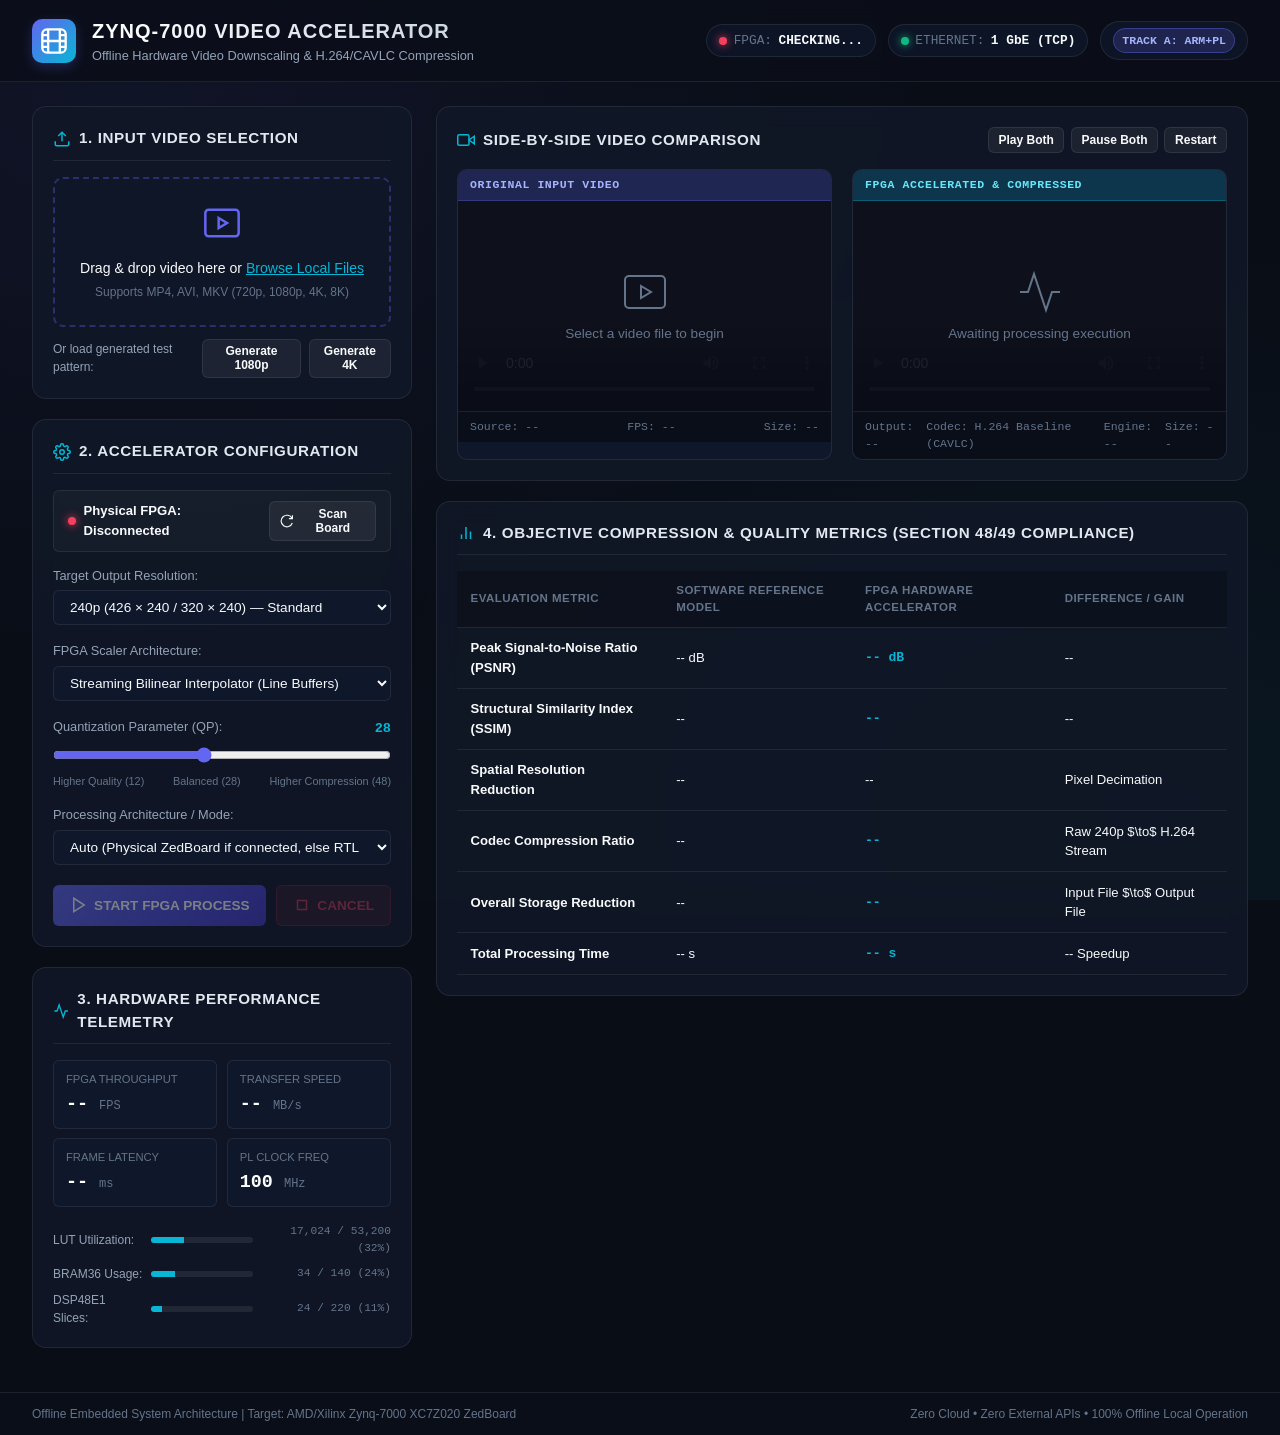
==== web/index.html @ a977afc9 "feat: complete offline FPGA video compression accelerator architecture, RTL, host stack, and verific" ====
<!DOCTYPE html>
<html lang="en">
<head>
  <meta charset="UTF-8">
  <meta name="viewport" content="width=device-width, initial-scale=1.0">
  <title>Zynq Video Accelerator | Offline FPGA Compression Platform</title>
  <meta name="description" content="Completely offline hardware-accelerated video scaling and H.264 compression platform targeting AMD/Xilinx Zynq-7000 ZedBoard">
  <link rel="stylesheet" href="styles.css">
</head>
<body>
  <!-- Header Bar -->
  <header class="app-header">
    <div class="header-branding">
      <div class="logo-icon">
        <svg viewBox="0 0 24 24" width="28" height="28" fill="none" stroke="currentColor" stroke-width="2">
          <rect x="2" y="2" width="20" height="20" rx="4"></rect>
          <path d="M7 2v20M17 2v20M2 12h20M2 7h5M2 17h5M17 17h5M17 7h5"></path>
        </svg>
      </div>
      <div>
        <h1 class="app-title">ZYNQ-7000 VIDEO ACCELERATOR</h1>
        <div class="app-subtitle">Offline Hardware Video Downscaling & H.264/CAVLC Compression</div>
      </div>
    </div>

    <!-- Hardware Status Badges -->
    <div class="header-status-group">
      <div class="status-badge" id="badge-fpga">
        <span class="status-dot disconnected" id="dot-fpga"></span>
        <span class="badge-label">FPGA:</span>
        <span class="badge-val" id="text-fpga">CHECKING...</span>
      </div>
      <div class="status-badge" id="badge-eth">
        <span class="status-dot connected" id="dot-eth"></span>
        <span class="badge-label">ETHERNET:</span>
        <span class="badge-val" id="text-eth">1 GbE (TCP)</span>
      </div>
      <div class="status-badge" id="badge-mode">
        <span class="status-pill" id="pill-mode">TRACK A: ARM+PL</span>
      </div>
    </div>
  </header>

  <!-- Main Container -->
  <main class="dashboard-container">
    
    <!-- Left Column: Controls & Pipeline Telemetry -->
    <aside class="control-sidebar">
      
      <!-- Card 1: Video Ingestion -->
      <section class="card input-card">
        <h2 class="card-title">
          <svg viewBox="0 0 24 24" width="18" height="18" fill="none" stroke="currentColor" stroke-width="2">
            <path d="M21 15v4a2 2 0 0 1-2 2H5a2 2 0 0 1-2-2v-4"></path>
            <polyline points="17 8 12 3 7 8"></polyline>
            <line x1="12" y1="3" x2="12" y2="15"></line>
          </svg>
          1. Input Video Selection
        </h2>
        
        <div class="drop-zone" id="drop-zone">
          <input type="file" id="video-file-input" accept="video/mp4,video/x-matroska,video/avi,video/webm" style="display:none;">
          <div class="drop-content">
            <svg class="drop-icon" viewBox="0 0 24 24" width="40" height="40" fill="none" stroke="currentColor" stroke-width="1.5">
              <rect x="2" y="4" width="20" height="16" rx="2"></rect>
              <path d="m10 9 5 3-5 3V9z"></path>
            </svg>
            <p class="drop-text">Drag & drop video here or <button type="button" class="btn-link" id="btn-browse">Browse Local Files</button></p>
            <div class="drop-hint">Supports MP4, AVI, MKV (720p, 1080p, 4K, 8K)</div>
          </div>
        </div>

        <div class="sample-actions">
          <span>Or load generated test pattern:</span>
          <button type="button" class="btn-secondary btn-sm" id="btn-sample-1080p">Generate 1080p</button>
          <button type="button" class="btn-secondary btn-sm" id="btn-sample-4k">Generate 4K</button>
        </div>

        <!-- Video Metadata Grid -->
        <div class="meta-grid" id="meta-grid" style="display: none;">
          <div class="meta-item">
            <span class="meta-label">File Name:</span>
            <span class="meta-val" id="meta-filename">-</span>
          </div>
          <div class="meta-item">
            <span class="meta-label">Resolution:</span>
            <span class="meta-val highlight" id="meta-resolution">-</span>
          </div>
          <div class="meta-item">
            <span class="meta-label">Duration:</span>
            <span class="meta-val" id="meta-duration">-</span>
          </div>
          <div class="meta-item">
            <span class="meta-label">File Size:</span>
            <span class="meta-val" id="meta-filesize">-</span>
          </div>
          <div class="meta-item">
            <span class="meta-label">Frame Count:</span>
            <span class="meta-val" id="meta-framecount">-</span>
          </div>
          <div class="meta-item">
            <span class="meta-label">Frame Rate:</span>
            <span class="meta-val" id="meta-fps">-</span>
          </div>
        </div>
      </section>

      <!-- Card 2: Hardware Accelerator Configuration -->
      <section class="card config-card">
        <h2 class="card-title">
          <svg viewBox="0 0 24 24" width="18" height="18" fill="none" stroke="currentColor" stroke-width="2">
            <circle cx="12" cy="12" r="3"></circle>
            <path d="M19.4 15a1.65 1.65 0 0 0 .33 1.82l.06.06a2 2 0 0 1 0 2.83 2 2 0 0 1-2.83 0l-.06-.06a1.65 1.65 0 0 0-1.82-.33 1.65 1.65 0 0 0-1 1.51V21a2 2 0 0 1-2 2 2 2 0 0 1-2-2v-.09A1.65 1.65 0 0 0 9 19.4a1.65 1.65 0 0 0-1.82.33l-.06.06a2 2 0 0 1-2.83 0 2 2 0 0 1 0-2.83l.06-.06a1.65 1.65 0 0 0 .33-1.82 1.65 1.65 0 0 0-1.51-1H3a2 2 0 0 1-2-2 2 2 0 0 1 2-2h.09A1.65 1.65 0 0 0 4.6 9a1.65 1.65 0 0 0-.33-1.82l-.06-.06a2 2 0 0 1 0-2.83 2 2 0 0 1 2.83 0l.06.06a1.65 1.65 0 0 0 1.82.33H9a1.65 1.65 0 0 0 1-1.51V3a2 2 0 0 1 2-2 2 2 0 0 1 2 2v.09a1.65 1.65 0 0 0 1 1.51 1.65 1.65 0 0 0 1.82-.33l.06-.06a2 2 0 0 1 2.83 0 2 2 0 0 1 0 2.83l-.06.06a1.65 1.65 0 0 0-.33 1.82V9a1.65 1.65 0 0 0 1.51 1H21a2 2 0 0 1 2 2 2 2 0 0 1-2 2h-.09a1.65 1.65 0 0 0-1.51 1z"></path>
          </svg>
          2. Accelerator Configuration
        </h2>

        <!-- Hardware Detection & Physical Link Check -->
        <div class="hw-detect-banner">
          <div class="hw-status-indicator">
            <span class="status-dot disconnected" id="hw-banner-dot"></span>
            <span id="hw-banner-text">Physical FPGA: Disconnected</span>
          </div>
          <button type="button" class="btn-secondary btn-sm" id="btn-scan-hw">
            <svg viewBox="0 0 24 24" width="14" height="14" fill="none" stroke="currentColor" stroke-width="2">
              <path d="M21.5 2v6h-6M21.34 15.57a10 10 0 1 1-.57-8.38l5.67-5.67"></path>
            </svg>
            Scan Board
          </button>
        </div>
        <div id="hw-details-box" class="hw-details-box" style="display: none;"></div>

        <div class="form-row">
          <label for="select-target-res" class="form-label">Target Output Resolution:</label>
          <select id="select-target-res" class="form-select">
            <option value="240p" selected>240p (426 × 240 / 320 × 240) — Standard</option>
            <option value="144p">144p (256 × 144) — Ultra-Low Bitrate</option>
          </select>
        </div>

        <div class="form-row">
          <label for="select-scaler-mode" class="form-label">FPGA Scaler Architecture:</label>
          <select id="select-scaler-mode" class="form-select">
            <option value="bilinear" selected>Streaming Bilinear Interpolator (Line Buffers)</option>
            <option value="area_avg">Area Averaging Decimator</option>
            <option value="nearest">Nearest-Neighbor (Debug Fallback)</option>
          </select>
        </div>

        <div class="form-row">
          <div class="label-with-val">
            <label for="range-qp" class="form-label">Quantization Parameter (QP):</label>
            <span class="range-val" id="val-qp">28</span>
          </div>
          <input type="range" id="range-qp" min="12" max="48" value="28" class="form-range">
          <div class="range-ticks">
            <span>Higher Quality (12)</span>
            <span>Balanced (28)</span>
            <span>Higher Compression (48)</span>
          </div>
        </div>

        <div class="form-row">
          <label for="select-accel-backend" class="form-label">Processing Architecture / Mode:</label>
          <select id="select-accel-backend" class="form-select">
            <option value="auto" selected>Auto (Physical ZedBoard if connected, else RTL Sim)</option>
            <option value="simulation">Offline RTL Co-Simulation (Icarus Verilog Models)</option>
            <option value="hardware">Physical ZedBoard PL (192.168.1.10:5000) [Requires Hardware]</option>
          </select>
        </div>

        <!-- Action Buttons -->
        <div class="action-btn-group">
          <button type="button" class="btn-primary" id="btn-process" disabled>
            <svg viewBox="0 0 24 24" width="18" height="18" fill="none" stroke="currentColor" stroke-width="2">
              <polygon points="5 3 19 12 5 21 5 3"></polygon>
            </svg>
            START FPGA PROCESS
          </button>
          <button type="button" class="btn-danger" id="btn-cancel" disabled>
            <svg viewBox="0 0 24 24" width="18" height="18" fill="none" stroke="currentColor" stroke-width="2">
              <rect x="6" y="6" width="12" height="12"></rect>
            </svg>
            CANCEL
          </button>
        </div>

        <!-- Progress Bar & Stage Indicator -->
        <div class="progress-container" id="progress-container" style="display: none;">
          <div class="progress-header">
            <span class="progress-stage" id="text-stage">Ready</span>
            <span class="progress-percent" id="text-percent">0%</span>
          </div>
          <div class="progress-bar-track">
            <div class="progress-bar-fill" id="bar-fill" style="width: 0%;"></div>
          </div>
          <div class="progress-subtext" id="text-subprogress">Frame 0 of 0</div>
        </div>
      </section>

      <!-- Card 3: Live Hardware Performance Telemetry -->
      <section class="card telemetry-card">
        <h2 class="card-title">
          <svg viewBox="0 0 24 24" width="18" height="18" fill="none" stroke="currentColor" stroke-width="2">
            <path d="M22 12h-4l-3 9L9 3l-3 9H2"></path>
          </svg>
          3. Hardware Performance Telemetry
        </h2>
        
        <div class="stats-grid">
          <div class="stat-card">
            <div class="stat-label">FPGA Throughput</div>
            <div class="stat-value" id="stat-fps">-- <span class="unit">FPS</span></div>
          </div>
          <div class="stat-card">
            <div class="stat-label">Transfer Speed</div>
            <div class="stat-value" id="stat-speed">-- <span class="unit">MB/s</span></div>
          </div>
          <div class="stat-card">
            <div class="stat-label">Frame Latency</div>
            <div class="stat-value" id="stat-latency">-- <span class="unit">ms</span></div>
          </div>
          <div class="stat-card">
            <div class="stat-label">PL Clock Freq</div>
            <div class="stat-value" id="stat-clock">100 <span class="unit">MHz</span></div>
          </div>
        </div>

        <div class="resource-util-section">
          <div class="util-row">
            <span class="util-name">LUT Utilization:</span>
            <div class="util-bar-track"><div class="util-bar-fill" id="bar-lut" style="width: 32%;"></div></div>
            <span class="util-val" id="text-lut">17,024 / 53,200 (32%)</span>
          </div>
          <div class="util-row">
            <span class="util-name">BRAM36 Usage:</span>
            <div class="util-bar-track"><div class="util-bar-fill" id="bar-bram" style="width: 24%;"></div></div>
            <span class="util-val" id="text-bram">34 / 140 (24%)</span>
          </div>
          <div class="util-row">
            <span class="util-name">DSP48E1 Slices:</span>
            <div class="util-bar-track"><div class="util-bar-fill" id="bar-dsp" style="width: 11%;"></div></div>
            <span class="util-val" id="text-dsp">24 / 220 (11%)</span>
          </div>
        </div>
      </section>

    </aside>

    <!-- Right Column: Video Players & Objective Quality Results -->
    <div class="main-display-area">
      
      <!-- Side-by-Side Video Players -->
      <section class="card video-panel-card">
        <div class="video-panel-header">
          <h2 class="card-title">
            <svg viewBox="0 0 24 24" width="18" height="18" fill="none" stroke="currentColor" stroke-width="2">
              <polygon points="23 7 16 12 23 17 23 7"></polygon>
              <rect x="1" y="5" width="15" height="14" rx="2" ry="2"></rect>
            </svg>
            Side-by-Side Video Comparison
          </h2>
          <div class="player-sync-controls">
            <button type="button" class="btn-secondary btn-sm" id="btn-sync-play">Play Both</button>
            <button type="button" class="btn-secondary btn-sm" id="btn-sync-pause">Pause Both</button>
            <button type="button" class="btn-secondary btn-sm" id="btn-sync-restart">Restart</button>
            <button type="button" class="btn-secondary btn-sm" id="btn-toggle-diff" style="display: none;">Show Pixel Difference Map</button>
          </div>
        </div>

        <div class="video-split-view">
          
          <!-- Left Video Panel: Original Video -->
          <div class="video-subpanel">
            <div class="subpanel-badge left-badge">ORIGINAL INPUT VIDEO</div>
            <div class="video-wrapper">
              <video id="player-original" controls preload="metadata">
                <p>Your browser does not support HTML5 video.</p>
              </video>
              <div class="placeholder-overlay" id="placeholder-original">
                <svg viewBox="0 0 24 24" width="48" height="48" fill="none" stroke="currentColor" stroke-width="1">
                  <rect x="2" y="4" width="20" height="16" rx="2"></rect>
                  <path d="m10 9 5 3-5 3V9z"></path>
                </svg>
                <span>Select a video file to begin</span>
              </div>
            </div>
            <div class="player-info-strip">
              <span id="info-orig-res">Source: --</span>
              <span id="info-orig-fps">FPS: --</span>
              <span id="info-orig-size">Size: --</span>
            </div>
          </div>

          <!-- Right Video Panel: FPGA Accelerated Output -->
          <div class="video-subpanel">
            <div class="subpanel-badge right-badge" id="badge-proc-title">FPGA ACCELERATED & COMPRESSED</div>
            <div class="video-wrapper">
              <video id="player-processed" controls preload="metadata">
                <p>Your browser does not support HTML5 video.</p>
              </video>
              <div class="placeholder-overlay" id="placeholder-processed">
                <svg viewBox="0 0 24 24" width="48" height="48" fill="none" stroke="currentColor" stroke-width="1">
                  <path d="M22 12h-4l-3 9L9 3l-3 9H2"></path>
                </svg>
                <span id="text-processed-state">Awaiting processing execution</span>
              </div>
            </div>
            <div class="player-info-strip">
              <span id="info-proc-res">Output: --</span>
              <span id="info-proc-codec">Codec: H.264 Baseline (CAVLC)</span>
              <span id="info-proc-backend">Engine: --</span>
              <span id="info-proc-size">Size: --</span>
            </div>
          </div>

        </div>

        <!-- Download & Save Output Bar -->
        <div class="output-action-bar" id="output-action-bar" style="display: none;">
          <div class="output-notice">
            <svg viewBox="0 0 24 24" width="20" height="20" fill="none" stroke="#10b981" stroke-width="2">
              <path d="M22 11.08V12a10 10 0 1 1-5.93-9.14"></path>
              <polyline points="22 4 12 14.01 9 11.01"></polyline>
            </svg>
            <span>Hardware Video Acceleration & H.264 Bitstream Assembly Complete!</span>
          </div>
          <a id="btn-download" class="btn-success" download="fpga_processed_video.mp4">
            <svg viewBox="0 0 24 24" width="18" height="18" fill="none" stroke="currentColor" stroke-width="2">
              <path d="M21 15v4a2 2 0 0 1-2 2H5a2 2 0 0 1-2-2v-4"></path>
              <polyline points="7 10 12 15 17 10"></polyline>
              <line x1="12" y1="15" x2="12" y2="3"></line>
            </svg>
            Download Processed Video
          </a>
        </div>
      </section>

      <!-- Card 4: Quantitative Experimental Results & Research Metrics -->
      <section class="card results-card">
        <h2 class="card-title">
          <svg viewBox="0 0 24 24" width="18" height="18" fill="none" stroke="currentColor" stroke-width="2">
            <line x1="18" y1="20" x2="18" y2="10"></line>
            <line x1="12" y1="20" x2="12" y2="4"></line>
            <line x1="6" y1="20" x2="6" y2="14"></line>
          </svg>
          4. Objective Compression & Quality Metrics (Section 48/49 Compliance)
        </h2>

        <div class="metrics-table-wrapper">
          <table class="metrics-table">
            <thead>
              <tr>
                <th>Evaluation Metric</th>
                <th>Software Reference Model</th>
                <th>FPGA Hardware Accelerator</th>
                <th>Difference / Gain</th>
              </tr>
            </thead>
            <tbody>
              <tr>
                <td><strong>Peak Signal-to-Noise Ratio (PSNR)</strong></td>
                <td id="res-psnr-sw">-- dB</td>
                <td id="res-psnr-hw" class="highlight">-- dB</td>
                <td id="res-psnr-diff">--</td>
              </tr>
              <tr>
                <td><strong>Structural Similarity Index (SSIM)</strong></td>
                <td id="res-ssim-sw">--</td>
                <td id="res-ssim-hw" class="highlight">--</td>
                <td id="res-ssim-diff">--</td>
              </tr>
              <tr>
                <td><strong>Spatial Resolution Reduction</strong></td>
                <td id="res-spatial-sw">--</td>
                <td id="res-spatial-hw">--</td>
                <td>Pixel Decimation</td>
              </tr>
              <tr>
                <td><strong>Codec Compression Ratio</strong></td>
                <td id="res-codec-sw">--</td>
                <td id="res-codec-hw" class="highlight">--</td>
                <td>Raw 240p $\to$ H.264 Stream</td>
              </tr>
              <tr>
                <td><strong>Overall Storage Reduction</strong></td>
                <td id="res-storage-sw">--</td>
                <td id="res-storage-hw" class="highlight">--</td>
                <td>Input File $\to$ Output File</td>
              </tr>
              <tr>
                <td><strong>Total Processing Time</strong></td>
                <td id="res-time-sw">-- s</td>
                <td id="res-time-hw" class="highlight">-- s</td>
                <td id="res-speedup">-- Speedup</td>
              </tr>
            </tbody>
          </table>
        </div>
      </section>

    </div>
  </main>

  <footer class="app-footer">
    <span>Offline Embedded System Architecture | Target: AMD/Xilinx Zynq-7000 XC7Z020 ZedBoard</span>
    <span>Zero Cloud &bull; Zero External APIs &bull; 100% Offline Local Operation</span>
  </footer>

  <script src="app.js"></script>
</body>
</html>
---- web/styles.css ----
/* ==========================================================================
   Offline FPGA Video Accelerator Dashboard Styling
   Target: AMD/Xilinx Zynq-7000 XC7Z020 ZedBoard
   Design: Modern Dark Mode, Glassmorphic Panels, Neon Accents, 100% Offline
   ========================================================================== */

:root {
  --bg-dark: #090d16;
  --bg-card: rgba(17, 24, 39, 0.85);
  --bg-card-hover: rgba(24, 33, 53, 0.95);
  --bg-input: #0f172a;
  --border-color: rgba(255, 255, 255, 0.08);
  --border-highlight: rgba(99, 102, 241, 0.4);
  
  --primary: #6366f1;
  --primary-hover: #4f46e5;
  --primary-glow: rgba(99, 102, 241, 0.25);
  
  --cyan-accent: #06b6d4;
  --emerald-accent: #10b981;
  --amber-accent: #f59e0b;
  --rose-accent: #f43f5e;
  
  --text-main: #f8fafc;
  --text-muted: #94a3b8;
  --text-dim: #64748b;

  --radius-sm: 6px;
  --radius-md: 10px;
  --radius-lg: 14px;

  --font-family: -apple-system, BlinkMacSystemFont, "Segoe UI", Roboto, Oxygen, Ubuntu, Cantarell, "Helvetica Neue", sans-serif;
  --font-mono: ui-monospace, SFMono-Regular, Menlo, Monaco, Consolas, "Liberation Mono", "Courier New", monospace;
}

* {
  box-sizing: border-box;
  margin: 0;
  padding: 0;
}

body {
  background-color: var(--bg-dark);
  background-image: 
    radial-gradient(at 10% 10%, rgba(99, 102, 241, 0.08) 0px, transparent 50%),
    radial-gradient(at 90% 90%, rgba(6, 182, 212, 0.06) 0px, transparent 50%);
  background-attachment: fixed;
  color: var(--text-main);
  font-family: var(--font-family);
  line-height: 1.5;
  min-height: 100vh;
  display: flex;
  flex-direction: column;
}

/* Header */
.app-header {
  display: flex;
  justify-content: space-between;
  align-items: center;
  padding: 1rem 2rem;
  background: rgba(11, 15, 25, 0.85);
  backdrop-filter: blur(12px);
  border-bottom: 1px solid var(--border-color);
  position: sticky;
  top: 0;
  z-index: 100;
}

.header-branding {
  display: flex;
  align-items: center;
  gap: 1rem;
}

.logo-icon {
  background: linear-gradient(135deg, var(--primary), var(--cyan-accent));
  color: #fff;
  padding: 8px;
  border-radius: var(--radius-md);
  display: flex;
  align-items: center;
  justify-content: center;
  box-shadow: 0 4px 12px var(--primary-glow);
}

.app-title {
  font-size: 1.25rem;
  font-weight: 700;
  letter-spacing: 0.05em;
  background: linear-gradient(90deg, #ffffff, #cbd5e1);
  -webkit-background-clip: text;
  -webkit-text-fill-color: transparent;
}

.app-subtitle {
  font-size: 0.8rem;
  color: var(--text-muted);
}

.header-status-group {
  display: flex;
  align-items: center;
  gap: 0.75rem;
}

.status-badge {
  display: flex;
  align-items: center;
  gap: 0.4rem;
  background: rgba(15, 23, 42, 0.8);
  border: 1px solid var(--border-color);
  padding: 0.35rem 0.75rem;
  border-radius: 9999px;
  font-size: 0.8rem;
  font-family: var(--font-mono);
}

.badge-label {
  color: var(--text-dim);
}

.badge-val {
  font-weight: 600;
}

.status-dot {
  width: 8px;
  height: 8px;
  border-radius: 50%;
  display: inline-block;
}

.status-dot.connected {
  background-color: var(--emerald-accent);
  box-shadow: 0 0 8px var(--emerald-accent);
}

.status-dot.disconnected {
  background-color: var(--rose-accent);
  box-shadow: 0 0 8px var(--rose-accent);
}

.status-dot.simulated {
  background-color: var(--amber-accent);
  box-shadow: 0 0 8px var(--amber-accent);
}

.status-pill {
  font-size: 0.72rem;
  font-weight: 700;
  padding: 0.2rem 0.5rem;
  border-radius: 9999px;
  background: rgba(99, 102, 241, 0.2);
  color: #a5b4fc;
  border: 1px solid rgba(99, 102, 241, 0.4);
}

/* Dashboard Layout */
.dashboard-container {
  display: grid;
  grid-template-columns: 380px 1fr;
  gap: 1.5rem;
  padding: 1.5rem 2rem;
  flex: 1;
}

@media (max-width: 1100px) {
  .dashboard-container {
    grid-template-columns: 1fr;
  }
}

/* Cards */
.card {
  background: var(--bg-card);
  backdrop-filter: blur(12px);
  border: 1px solid var(--border-color);
  border-radius: var(--radius-lg);
  padding: 1.25rem;
  margin-bottom: 1.25rem;
  transition: border-color 0.2s ease, box-shadow 0.2s ease;
}

.card:hover {
  border-color: rgba(255, 255, 255, 0.14);
}

.card-title {
  display: flex;
  align-items: center;
  gap: 0.5rem;
  font-size: 0.95rem;
  font-weight: 600;
  text-transform: uppercase;
  letter-spacing: 0.04em;
  color: #e2e8f0;
  margin-bottom: 1rem;
  padding-bottom: 0.6rem;
  border-bottom: 1px solid var(--border-color);
}

.card-title svg {
  color: var(--cyan-accent);
}

/* Drop Zone */
.drop-zone {
  border: 2px dashed rgba(99, 102, 241, 0.35);
  border-radius: var(--radius-md);
  padding: 1.5rem 1rem;
  text-align: center;
  background: rgba(15, 23, 42, 0.5);
  cursor: pointer;
  transition: all 0.2s ease;
}

.drop-zone:hover, .drop-zone.dragover {
  border-color: var(--primary);
  background: rgba(99, 102, 241, 0.08);
}

.drop-icon {
  color: var(--primary);
  margin-bottom: 0.5rem;
}

.drop-text {
  font-size: 0.88rem;
  color: var(--text-main);
  margin-bottom: 0.25rem;
}

.drop-hint {
  font-size: 0.75rem;
  color: var(--text-dim);
}

.btn-link {
  background: none;
  border: none;
  color: var(--cyan-accent);
  text-decoration: underline;
  cursor: pointer;
  font-weight: 500;
  font-size: inherit;
}

.btn-link:hover {
  color: #38bdf8;
}

.sample-actions {
  display: flex;
  align-items: center;
  gap: 0.5rem;
  margin-top: 0.75rem;
  font-size: 0.75rem;
  color: var(--text-muted);
}

/* Metadata Grid */
.meta-grid {
  display: grid;
  grid-template-columns: 1fr 1fr;
  gap: 0.6rem;
  margin-top: 1rem;
  padding: 0.75rem;
  background: var(--bg-input);
  border-radius: var(--radius-sm);
  border: 1px solid var(--border-color);
  font-size: 0.8rem;
}

.meta-item {
  display: flex;
  flex-direction: column;
}

.meta-label {
  color: var(--text-dim);
  font-size: 0.72rem;
}

.meta-val {
  font-family: var(--font-mono);
  font-weight: 500;
  color: var(--text-main);
  overflow: hidden;
  text-overflow: ellipsis;
  white-space: nowrap;
}

.meta-val.highlight {
  color: var(--cyan-accent);
  font-weight: 600;
}

/* Forms */
.form-row {
  margin-bottom: 1rem;
}

.form-label {
  display: block;
  font-size: 0.8rem;
  font-weight: 500;
  color: var(--text-muted);
  margin-bottom: 0.35rem;
}

.form-select {
  width: 100%;
  background: var(--bg-input);
  color: var(--text-main);
  border: 1px solid var(--border-color);
  border-radius: var(--radius-sm);
  padding: 0.5rem 0.75rem;
  font-size: 0.85rem;
  font-family: inherit;
  outline: none;
  cursor: pointer;
  transition: border-color 0.2s ease;
}

.form-select:focus {
  border-color: var(--primary);
}

.label-with-val {
  display: flex;
  justify-content: space-between;
  align-items: center;
}

.range-val {
  font-family: var(--font-mono);
  font-weight: 700;
  color: var(--cyan-accent);
  font-size: 0.85rem;
}

.form-range {
  width: 100%;
  accent-color: var(--primary);
  cursor: pointer;
  margin-top: 0.3rem;
}

.range-ticks {
  display: flex;
  justify-content: space-between;
  font-size: 0.68rem;
  color: var(--text-dim);
  margin-top: 0.2rem;
}

/* Buttons */
.action-btn-group {
  display: grid;
  grid-template-columns: 2fr 1fr;
  gap: 0.6rem;
  margin-top: 1.25rem;
}

.btn-primary, .btn-danger, .btn-secondary, .btn-success {
  display: inline-flex;
  align-items: center;
  justify-content: center;
  gap: 0.4rem;
  padding: 0.65rem 1rem;
  border-radius: var(--radius-sm);
  font-size: 0.85rem;
  font-weight: 600;
  cursor: pointer;
  border: none;
  transition: all 0.2s ease;
  text-decoration: none;
}

.btn-primary {
  background: linear-gradient(135deg, var(--primary), #4338ca);
  color: #fff;
  box-shadow: 0 4px 12px var(--primary-glow);
}

.btn-primary:hover:not(:disabled) {
  background: linear-gradient(135deg, #4f46e5, #3730a3);
  transform: translateY(-1px);
}

.btn-primary:disabled {
  opacity: 0.45;
  cursor: not-allowed;
  box-shadow: none;
}

.btn-danger {
  background: rgba(244, 63, 94, 0.15);
  color: var(--rose-accent);
  border: 1px solid rgba(244, 63, 94, 0.3);
}

.btn-danger:hover:not(:disabled) {
  background: rgba(244, 63, 94, 0.25);
}

.btn-danger:disabled {
  opacity: 0.35;
  cursor: not-allowed;
}

.btn-secondary {
  background: rgba(255, 255, 255, 0.06);
  color: var(--text-main);
  border: 1px solid var(--border-color);
}

.btn-secondary:hover {
  background: rgba(255, 255, 255, 0.1);
}

.btn-sm {
  padding: 0.3rem 0.6rem;
  font-size: 0.75rem;
}

.btn-success {
  background: linear-gradient(135deg, #10b981, #059669);
  color: #fff;
  box-shadow: 0 4px 12px rgba(16, 185, 129, 0.25);
}

.btn-success:hover {
  background: linear-gradient(135deg, #059669, #047857);
}

/* Progress */
.progress-container {
  margin-top: 1.25rem;
  padding: 0.75rem;
  background: var(--bg-input);
  border-radius: var(--radius-sm);
  border: 1px solid var(--border-color);
}

.progress-header {
  display: flex;
  justify-content: space-between;
  font-size: 0.8rem;
  font-weight: 500;
  margin-bottom: 0.4rem;
}

.progress-percent {
  font-family: var(--font-mono);
  color: var(--cyan-accent);
}

.progress-bar-track {
  width: 100%;
  height: 8px;
  background: rgba(255, 255, 255, 0.08);
  border-radius: 9999px;
  overflow: hidden;
}

.progress-bar-fill {
  height: 100%;
  background: linear-gradient(90deg, var(--primary), var(--cyan-accent));
  transition: width 0.2s ease;
}

.progress-subtext {
  font-size: 0.72rem;
  color: var(--text-dim);
  margin-top: 0.3rem;
  font-family: var(--font-mono);
}

/* Telemetry Stats */
.stats-grid {
  display: grid;
  grid-template-columns: 1fr 1fr;
  gap: 0.6rem;
  margin-bottom: 1rem;
}

.stat-card {
  background: var(--bg-input);
  border: 1px solid var(--border-color);
  border-radius: var(--radius-sm);
  padding: 0.6rem 0.75rem;
}

.stat-label {
  font-size: 0.7rem;
  color: var(--text-dim);
  text-transform: uppercase;
}

.stat-value {
  font-family: var(--font-mono);
  font-size: 1.15rem;
  font-weight: 700;
  color: #fff;
  margin-top: 0.2rem;
}

.stat-value .unit {
  font-size: 0.75rem;
  font-weight: 400;
  color: var(--text-dim);
}

/* Resource Utilization Bars */
.resource-util-section {
  display: flex;
  flex-direction: column;
  gap: 0.5rem;
  font-size: 0.75rem;
}

.util-row {
  display: grid;
  grid-template-columns: 90px 1fr 130px;
  align-items: center;
  gap: 0.5rem;
}

.util-name {
  color: var(--text-muted);
}

.util-bar-track {
  height: 6px;
  background: rgba(255, 255, 255, 0.08);
  border-radius: 9999px;
  overflow: hidden;
}

.util-bar-fill {
  height: 100%;
  background: var(--cyan-accent);
}

.util-val {
  font-family: var(--font-mono);
  color: var(--text-dim);
  text-align: right;
  font-size: 0.7rem;
}

/* Video Split View */
.video-panel-header {
  display: flex;
  justify-content: space-between;
  align-items: center;
  margin-bottom: 1rem;
}

.video-panel-header .card-title {
  margin-bottom: 0;
  padding-bottom: 0;
  border-bottom: none;
}

.player-sync-controls {
  display: flex;
  gap: 0.4rem;
}

.video-split-view {
  display: grid;
  grid-template-columns: 1fr 1fr;
  gap: 1.25rem;
}

@media (max-width: 800px) {
  .video-split-view {
    grid-template-columns: 1fr;
  }
}

.video-subpanel {
  display: flex;
  flex-direction: column;
  background: var(--bg-input);
  border: 1px solid var(--border-color);
  border-radius: var(--radius-md);
  overflow: hidden;
}

.subpanel-badge {
  padding: 0.4rem 0.75rem;
  font-size: 0.72rem;
  font-weight: 700;
  letter-spacing: 0.05em;
  font-family: var(--font-mono);
}

.left-badge {
  background: rgba(99, 102, 241, 0.2);
  color: #a5b4fc;
  border-bottom: 1px solid rgba(99, 102, 241, 0.3);
}

.right-badge {
  background: rgba(6, 182, 212, 0.2);
  color: #67e8f9;
  border-bottom: 1px solid rgba(6, 182, 212, 0.3);
}

.video-wrapper {
  position: relative;
  width: 100%;
  aspect-ratio: 16 / 9;
  background: #000;
  display: flex;
  align-items: center;
  justify-content: center;
}

.video-wrapper video {
  width: 100%;
  height: 100%;
  object-fit: contain;
}

.placeholder-overlay {
  position: absolute;
  inset: 0;
  display: flex;
  flex-direction: column;
  align-items: center;
  justify-content: center;
  gap: 0.5rem;
  background: rgba(11, 15, 25, 0.92);
  color: var(--text-dim);
  font-size: 0.85rem;
}

.player-info-strip {
  display: flex;
  justify-content: space-between;
  padding: 0.4rem 0.75rem;
  background: rgba(0, 0, 0, 0.4);
  font-size: 0.72rem;
  font-family: var(--font-mono);
  color: var(--text-dim);
  border-top: 1px solid var(--border-color);
}

/* Output Download Bar */
.output-action-bar {
  display: flex;
  justify-content: space-between;
  align-items: center;
  margin-top: 1rem;
  padding: 0.75rem 1rem;
  background: rgba(16, 185, 129, 0.1);
  border: 1px solid rgba(16, 185, 129, 0.3);
  border-radius: var(--radius-md);
}

.output-notice {
  display: flex;
  align-items: center;
  gap: 0.5rem;
  font-size: 0.85rem;
  color: #34d399;
  font-weight: 500;
}

/* Metrics Table */
.metrics-table-wrapper {
  overflow-x: auto;
}

.metrics-table {
  width: 100%;
  border-collapse: collapse;
  font-size: 0.82rem;
  text-align: left;
}

.metrics-table th, .metrics-table td {
  padding: 0.65rem 0.85rem;
  border-bottom: 1px solid var(--border-color);
}

.metrics-table th {
  color: var(--text-dim);
  font-size: 0.72rem;
  text-transform: uppercase;
  letter-spacing: 0.04em;
  background: rgba(0, 0, 0, 0.2);
}

.metrics-table td.highlight {
  color: var(--cyan-accent);
  font-family: var(--font-mono);
  font-weight: 600;
}

/* Footer */
.app-footer {
  display: flex;
  justify-content: space-between;
  padding: 0.75rem 2rem;
  background: rgba(11, 15, 25, 0.9);
  border-top: 1px solid var(--border-color);
  font-size: 0.75rem;
  color: var(--text-dim);
}

/* Hardware Detect Banner & Info Box */
.hw-detect-banner {
  display: flex;
  justify-content: space-between;
  align-items: center;
  padding: 0.65rem 0.85rem;
  background: rgba(255, 255, 255, 0.03);
  border: 1px solid var(--border-color);
  border-radius: 6px;
  margin-bottom: 0.85rem;
}

.hw-status-indicator {
  display: flex;
  align-items: center;
  gap: 0.5rem;
  font-size: 0.82rem;
  font-weight: 600;
}

.hw-details-box {
  padding: 0.65rem;
  background: rgba(0, 0, 0, 0.35);
  border-left: 3px solid #f59e0b;
  border-radius: 4px;
  font-family: var(--font-mono);
  font-size: 0.75rem;
  color: var(--text-muted);
  line-height: 1.4;
  margin-bottom: 0.85rem;
}

.hw-details-box.connected {
  border-left-color: #10b981;
}

.status-dot.simulated {
  background: #f59e0b;
  box-shadow: 0 0 6px rgba(245, 158, 11, 0.6);
}
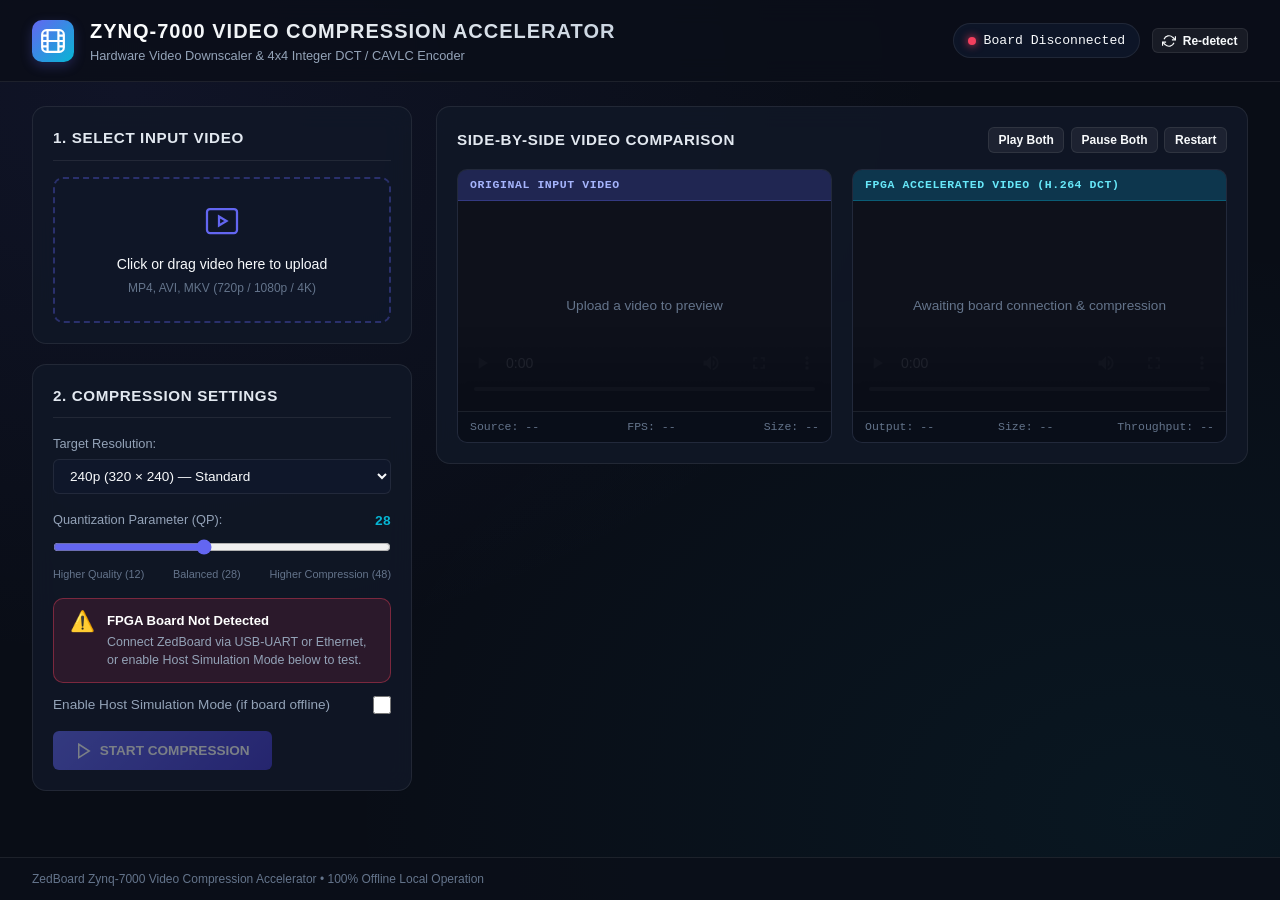
==== commit e8cc02f7: "feat: enforce FPGA board detection gate, side-by-side video visualizer, and conditional download" ====
--- a/web/index.html
+++ b/web/index.html
@@ -3,8 +3,7 @@
 <head>
   <meta charset="UTF-8">
   <meta name="viewport" content="width=device-width, initial-scale=1.0">
-  <title>Zynq Video Accelerator | Offline FPGA Compression Platform</title>
-  <meta name="description" content="Completely offline hardware-accelerated video scaling and H.264 compression platform targeting AMD/Xilinx Zynq-7000 ZedBoard">
+  <title>Zynq-7000 H.264 Video Compression Platform</title>
   <link rel="stylesheet" href="styles.css">
 </head>
 <body>
@@ -12,74 +11,56 @@
   <header class="app-header">
     <div class="header-branding">
       <div class="logo-icon">
-        <svg viewBox="0 0 24 24" width="28" height="28" fill="none" stroke="currentColor" stroke-width="2">
+        <svg viewBox="0 0 24 24" width="26" height="26" fill="none" stroke="currentColor" stroke-width="2">
           <rect x="2" y="2" width="20" height="20" rx="4"></rect>
           <path d="M7 2v20M17 2v20M2 12h20M2 7h5M2 17h5M17 17h5M17 7h5"></path>
         </svg>
       </div>
       <div>
-        <h1 class="app-title">ZYNQ-7000 VIDEO ACCELERATOR</h1>
-        <div class="app-subtitle">Offline Hardware Video Downscaling & H.264/CAVLC Compression</div>
+        <h1 class="app-title">ZYNQ-7000 VIDEO COMPRESSION ACCELERATOR</h1>
+        <div class="app-subtitle">Hardware Video Downscaler & 4x4 Integer DCT / CAVLC Encoder</div>
       </div>
     </div>
-
-    <!-- Hardware Status Badges -->
-    <div class="header-status-group">
-      <div class="status-badge" id="badge-fpga">
-        <span class="status-dot disconnected" id="dot-fpga"></span>
-        <span class="badge-label">FPGA:</span>
-        <span class="badge-val" id="text-fpga">CHECKING...</span>
+    <!-- Board Connection Status Indicator -->
+    <div class="header-status">
+      <div class="board-badge" id="board-status-badge">
+        <span class="status-dot disconnected" id="board-status-dot"></span>
+        <span id="board-status-text">Detecting Board...</span>
       </div>
-      <div class="status-badge" id="badge-eth">
-        <span class="status-dot connected" id="dot-eth"></span>
-        <span class="badge-label">ETHERNET:</span>
-        <span class="badge-val" id="text-eth">1 GbE (TCP)</span>
-      </div>
-      <div class="status-badge" id="badge-mode">
-        <span class="status-pill" id="pill-mode">TRACK A: ARM+PL</span>
-      </div>
+      <button type="button" class="btn-secondary btn-sm" id="btn-recheck-board" title="Refresh Board Detection">
+        <svg viewBox="0 0 24 24" width="14" height="14" fill="none" stroke="currentColor" stroke-width="2">
+          <path d="M23 4v6h-6M1 20v-6h6"></path>
+          <path d="M3.51 9a9 9 0 0 1 14.85-3.36L23 10M1 14l4.64 4.36A9 9 0 0 0 20.49 15"></path>
+        </svg>
+        Re-detect
+      </button>
     </div>
   </header>
 
   <!-- Main Container -->
   <main class="dashboard-container">
     
-    <!-- Left Column: Controls & Pipeline Telemetry -->
+    <!-- Left Column: Streamlined Controls -->
     <aside class="control-sidebar">
       
-      <!-- Card 1: Video Ingestion -->
+      <!-- Video Ingestion Card -->
       <section class="card input-card">
-        <h2 class="card-title">
-          <svg viewBox="0 0 24 24" width="18" height="18" fill="none" stroke="currentColor" stroke-width="2">
-            <path d="M21 15v4a2 2 0 0 1-2 2H5a2 2 0 0 1-2-2v-4"></path>
-            <polyline points="17 8 12 3 7 8"></polyline>
-            <line x1="12" y1="3" x2="12" y2="15"></line>
-          </svg>
-          1. Input Video Selection
-        </h2>
-        
+        <h2 class="card-title">1. Select Input Video</h2>
         <div class="drop-zone" id="drop-zone">
           <input type="file" id="video-file-input" accept="video/mp4,video/x-matroska,video/avi,video/webm" style="display:none;">
           <div class="drop-content">
-            <svg class="drop-icon" viewBox="0 0 24 24" width="40" height="40" fill="none" stroke="currentColor" stroke-width="1.5">
+            <svg class="drop-icon" viewBox="0 0 24 24" width="36" height="36" fill="none" stroke="currentColor" stroke-width="1.5">
               <rect x="2" y="4" width="20" height="16" rx="2"></rect>
               <path d="m10 9 5 3-5 3V9z"></path>
             </svg>
-            <p class="drop-text">Drag & drop video here or <button type="button" class="btn-link" id="btn-browse">Browse Local Files</button></p>
-            <div class="drop-hint">Supports MP4, AVI, MKV (720p, 1080p, 4K, 8K)</div>
-          </div>
-        </div>
-
-        <div class="sample-actions">
-          <span>Or load generated test pattern:</span>
-          <button type="button" class="btn-secondary btn-sm" id="btn-sample-1080p">Generate 1080p</button>
-          <button type="button" class="btn-secondary btn-sm" id="btn-sample-4k">Generate 4K</button>
-        </div>
-
-        <!-- Video Metadata Grid -->
-        <div class="meta-grid" id="meta-grid" style="display: none;">
-          <div class="meta-item">
-            <span class="meta-label">File Name:</span>
+            <p class="drop-text">Click or drag video here to upload</p>
+            <div class="drop-hint">MP4, AVI, MKV (720p / 1080p / 4K)</div>
+          </div>
+        </div>
+
+        <div class="meta-grid" id="meta-grid" style="display: none; margin-top: 12px;">
+          <div class="meta-item">
+            <span class="meta-label">File:</span>
             <span class="meta-val" id="meta-filename">-</span>
           </div>
           <div class="meta-item">
@@ -91,59 +72,21 @@
             <span class="meta-val" id="meta-duration">-</span>
           </div>
           <div class="meta-item">
-            <span class="meta-label">File Size:</span>
-            <span class="meta-val" id="meta-filesize">-</span>
-          </div>
-          <div class="meta-item">
-            <span class="meta-label">Frame Count:</span>
+            <span class="meta-label">Frames:</span>
             <span class="meta-val" id="meta-framecount">-</span>
           </div>
-          <div class="meta-item">
-            <span class="meta-label">Frame Rate:</span>
-            <span class="meta-val" id="meta-fps">-</span>
-          </div>
         </div>
       </section>
 
-      <!-- Card 2: Hardware Accelerator Configuration -->
+      <!-- Minimal Compression Settings -->
       <section class="card config-card">
-        <h2 class="card-title">
-          <svg viewBox="0 0 24 24" width="18" height="18" fill="none" stroke="currentColor" stroke-width="2">
-            <circle cx="12" cy="12" r="3"></circle>
-            <path d="M19.4 15a1.65 1.65 0 0 0 .33 1.82l.06.06a2 2 0 0 1 0 2.83 2 2 0 0 1-2.83 0l-.06-.06a1.65 1.65 0 0 0-1.82-.33 1.65 1.65 0 0 0-1 1.51V21a2 2 0 0 1-2 2 2 2 0 0 1-2-2v-.09A1.65 1.65 0 0 0 9 19.4a1.65 1.65 0 0 0-1.82.33l-.06.06a2 2 0 0 1-2.83 0 2 2 0 0 1 0-2.83l.06-.06a1.65 1.65 0 0 0 .33-1.82 1.65 1.65 0 0 0-1.51-1H3a2 2 0 0 1-2-2 2 2 0 0 1 2-2h.09A1.65 1.65 0 0 0 4.6 9a1.65 1.65 0 0 0-.33-1.82l-.06-.06a2 2 0 0 1 0-2.83 2 2 0 0 1 2.83 0l.06.06a1.65 1.65 0 0 0 1.82.33H9a1.65 1.65 0 0 0 1-1.51V3a2 2 0 0 1 2-2 2 2 0 0 1 2 2v.09a1.65 1.65 0 0 0 1 1.51 1.65 1.65 0 0 0 1.82-.33l.06-.06a2 2 0 0 1 2.83 0 2 2 0 0 1 0 2.83l-.06.06a1.65 1.65 0 0 0-.33 1.82V9a1.65 1.65 0 0 0 1.51 1H21a2 2 0 0 1 2 2 2 2 0 0 1-2 2h-.09a1.65 1.65 0 0 0-1.51 1z"></path>
-          </svg>
-          2. Accelerator Configuration
-        </h2>
-
-        <!-- Hardware Detection & Physical Link Check -->
-        <div class="hw-detect-banner">
-          <div class="hw-status-indicator">
-            <span class="status-dot disconnected" id="hw-banner-dot"></span>
-            <span id="hw-banner-text">Physical FPGA: Disconnected</span>
-          </div>
-          <button type="button" class="btn-secondary btn-sm" id="btn-scan-hw">
-            <svg viewBox="0 0 24 24" width="14" height="14" fill="none" stroke="currentColor" stroke-width="2">
-              <path d="M21.5 2v6h-6M21.34 15.57a10 10 0 1 1-.57-8.38l5.67-5.67"></path>
-            </svg>
-            Scan Board
-          </button>
-        </div>
-        <div id="hw-details-box" class="hw-details-box" style="display: none;"></div>
+        <h2 class="card-title">2. Compression Settings</h2>
 
         <div class="form-row">
-          <label for="select-target-res" class="form-label">Target Output Resolution:</label>
+          <label for="select-target-res" class="form-label">Target Resolution:</label>
           <select id="select-target-res" class="form-select">
-            <option value="240p" selected>240p (426 × 240 / 320 × 240) — Standard</option>
-            <option value="144p">144p (256 × 144) — Ultra-Low Bitrate</option>
-          </select>
-        </div>
-
-        <div class="form-row">
-          <label for="select-scaler-mode" class="form-label">FPGA Scaler Architecture:</label>
-          <select id="select-scaler-mode" class="form-select">
-            <option value="bilinear" selected>Streaming Bilinear Interpolator (Line Buffers)</option>
-            <option value="area_avg">Area Averaging Decimator</option>
-            <option value="nearest">Nearest-Neighbor (Debug Fallback)</option>
+            <option value="240p" selected>240p (320 × 240) — Standard</option>
+            <option value="144p">144p (256 × 144) — Compact</option>
           </select>
         </div>
 
@@ -160,129 +103,67 @@
           </div>
         </div>
 
-        <div class="form-row">
-          <label for="select-accel-backend" class="form-label">Processing Architecture / Mode:</label>
-          <select id="select-accel-backend" class="form-select">
-            <option value="auto" selected>Auto (Physical ZedBoard if connected, else RTL Sim)</option>
-            <option value="simulation">Offline RTL Co-Simulation (Icarus Verilog Models)</option>
-            <option value="hardware">Physical ZedBoard PL (192.168.1.10:5000) [Requires Hardware]</option>
-          </select>
-        </div>
-
-        <!-- Action Buttons -->
-        <div class="action-btn-group">
+        <!-- Hardware Detection Notice Banner -->
+        <div class="board-alert" id="board-alert" style="margin-top: 14px;">
+          <div class="alert-icon">⚠️</div>
+          <div class="alert-body">
+            <strong id="alert-title">FPGA Board Disconnected</strong>
+            <p id="alert-desc">Connect ZedBoard via USB-UART or Ethernet to start hardware compression.</p>
+          </div>
+        </div>
+
+        <div class="form-row simulation-toggle-row" style="margin-top: 12px; display: flex; align-items: center; justify-content: space-between;">
+          <label for="check-simulation-mode" class="form-label" style="margin: 0; font-size: 0.85rem; cursor: pointer;">
+            Enable Host Simulation Mode (if board offline)
+          </label>
+          <input type="checkbox" id="check-simulation-mode" style="cursor: pointer; width: 18px; height: 18px;">
+        </div>
+
+        <div class="action-btn-group" style="margin-top: 16px;">
           <button type="button" class="btn-primary" id="btn-process" disabled>
             <svg viewBox="0 0 24 24" width="18" height="18" fill="none" stroke="currentColor" stroke-width="2">
-              <polygon points="5 3 19 12 5 21 5 3"></polygon>
+              <polygon points="5 3 19 12 5 21 5 21"></polygon>
             </svg>
-            START FPGA PROCESS
+            START COMPRESSION
           </button>
-          <button type="button" class="btn-danger" id="btn-cancel" disabled>
-            <svg viewBox="0 0 24 24" width="18" height="18" fill="none" stroke="currentColor" stroke-width="2">
-              <rect x="6" y="6" width="12" height="12"></rect>
-            </svg>
-            CANCEL
-          </button>
-        </div>
-
-        <!-- Progress Bar & Stage Indicator -->
-        <div class="progress-container" id="progress-container" style="display: none;">
+        </div>
+
+        <!-- Progress Indicator -->
+        <div class="progress-container" id="progress-container" style="display: none; margin-top: 14px;">
           <div class="progress-header">
-            <span class="progress-stage" id="text-stage">Ready</span>
+            <span class="progress-stage" id="text-stage">Compressing...</span>
             <span class="progress-percent" id="text-percent">0%</span>
           </div>
           <div class="progress-bar-track">
             <div class="progress-bar-fill" id="bar-fill" style="width: 0%;"></div>
           </div>
-          <div class="progress-subtext" id="text-subprogress">Frame 0 of 0</div>
         </div>
       </section>
 
-      <!-- Card 3: Live Hardware Performance Telemetry -->
-      <section class="card telemetry-card">
-        <h2 class="card-title">
-          <svg viewBox="0 0 24 24" width="18" height="18" fill="none" stroke="currentColor" stroke-width="2">
-            <path d="M22 12h-4l-3 9L9 3l-3 9H2"></path>
-          </svg>
-          3. Hardware Performance Telemetry
-        </h2>
-        
-        <div class="stats-grid">
-          <div class="stat-card">
-            <div class="stat-label">FPGA Throughput</div>
-            <div class="stat-value" id="stat-fps">-- <span class="unit">FPS</span></div>
-          </div>
-          <div class="stat-card">
-            <div class="stat-label">Transfer Speed</div>
-            <div class="stat-value" id="stat-speed">-- <span class="unit">MB/s</span></div>
-          </div>
-          <div class="stat-card">
-            <div class="stat-label">Frame Latency</div>
-            <div class="stat-value" id="stat-latency">-- <span class="unit">ms</span></div>
-          </div>
-          <div class="stat-card">
-            <div class="stat-label">PL Clock Freq</div>
-            <div class="stat-value" id="stat-clock">100 <span class="unit">MHz</span></div>
-          </div>
-        </div>
-
-        <div class="resource-util-section">
-          <div class="util-row">
-            <span class="util-name">LUT Utilization:</span>
-            <div class="util-bar-track"><div class="util-bar-fill" id="bar-lut" style="width: 32%;"></div></div>
-            <span class="util-val" id="text-lut">17,024 / 53,200 (32%)</span>
-          </div>
-          <div class="util-row">
-            <span class="util-name">BRAM36 Usage:</span>
-            <div class="util-bar-track"><div class="util-bar-fill" id="bar-bram" style="width: 24%;"></div></div>
-            <span class="util-val" id="text-bram">34 / 140 (24%)</span>
-          </div>
-          <div class="util-row">
-            <span class="util-name">DSP48E1 Slices:</span>
-            <div class="util-bar-track"><div class="util-bar-fill" id="bar-dsp" style="width: 11%;"></div></div>
-            <span class="util-val" id="text-dsp">24 / 220 (11%)</span>
-          </div>
-        </div>
-      </section>
-
     </aside>
 
-    <!-- Right Column: Video Players & Objective Quality Results -->
+    <!-- Right Column: Clean Side-by-Side Video Players -->
     <div class="main-display-area">
       
-      <!-- Side-by-Side Video Players -->
       <section class="card video-panel-card">
         <div class="video-panel-header">
-          <h2 class="card-title">
-            <svg viewBox="0 0 24 24" width="18" height="18" fill="none" stroke="currentColor" stroke-width="2">
-              <polygon points="23 7 16 12 23 17 23 7"></polygon>
-              <rect x="1" y="5" width="15" height="14" rx="2" ry="2"></rect>
-            </svg>
-            Side-by-Side Video Comparison
-          </h2>
+          <h2 class="card-title">Side-by-Side Video Comparison</h2>
           <div class="player-sync-controls">
             <button type="button" class="btn-secondary btn-sm" id="btn-sync-play">Play Both</button>
             <button type="button" class="btn-secondary btn-sm" id="btn-sync-pause">Pause Both</button>
             <button type="button" class="btn-secondary btn-sm" id="btn-sync-restart">Restart</button>
-            <button type="button" class="btn-secondary btn-sm" id="btn-toggle-diff" style="display: none;">Show Pixel Difference Map</button>
           </div>
         </div>
 
         <div class="video-split-view">
           
-          <!-- Left Video Panel: Original Video -->
+          <!-- Left: Original Video -->
           <div class="video-subpanel">
             <div class="subpanel-badge left-badge">ORIGINAL INPUT VIDEO</div>
             <div class="video-wrapper">
-              <video id="player-original" controls preload="metadata">
-                <p>Your browser does not support HTML5 video.</p>
-              </video>
+              <video id="player-original" controls preload="metadata"></video>
               <div class="placeholder-overlay" id="placeholder-original">
-                <svg viewBox="0 0 24 24" width="48" height="48" fill="none" stroke="currentColor" stroke-width="1">
-                  <rect x="2" y="4" width="20" height="16" rx="2"></rect>
-                  <path d="m10 9 5 3-5 3V9z"></path>
-                </svg>
-                <span>Select a video file to begin</span>
+                <span>Upload a video to preview</span>
               </div>
             </div>
             <div class="player-info-strip">
@@ -292,110 +173,34 @@
             </div>
           </div>
 
-          <!-- Right Video Panel: FPGA Accelerated Output -->
+          <!-- Right: Compressed Video -->
           <div class="video-subpanel">
-            <div class="subpanel-badge right-badge" id="badge-proc-title">FPGA ACCELERATED & COMPRESSED</div>
+            <div class="subpanel-badge right-badge">FPGA ACCELERATED VIDEO (H.264 DCT)</div>
             <div class="video-wrapper">
-              <video id="player-processed" controls preload="metadata">
-                <p>Your browser does not support HTML5 video.</p>
-              </video>
+              <video id="player-processed" controls preload="metadata"></video>
               <div class="placeholder-overlay" id="placeholder-processed">
-                <svg viewBox="0 0 24 24" width="48" height="48" fill="none" stroke="currentColor" stroke-width="1">
-                  <path d="M22 12h-4l-3 9L9 3l-3 9H2"></path>
-                </svg>
-                <span id="text-processed-state">Awaiting processing execution</span>
+                <span id="text-processed-state">Awaiting board connection & compression</span>
               </div>
             </div>
             <div class="player-info-strip">
               <span id="info-proc-res">Output: --</span>
-              <span id="info-proc-codec">Codec: H.264 Baseline (CAVLC)</span>
-              <span id="info-proc-backend">Engine: --</span>
               <span id="info-proc-size">Size: --</span>
-            </div>
-          </div>
-
-        </div>
-
-        <!-- Download & Save Output Bar -->
-        <div class="output-action-bar" id="output-action-bar" style="display: none;">
-          <div class="output-notice">
-            <svg viewBox="0 0 24 24" width="20" height="20" fill="none" stroke="#10b981" stroke-width="2">
-              <path d="M22 11.08V12a10 10 0 1 1-5.93-9.14"></path>
-              <polyline points="22 4 12 14.01 9 11.01"></polyline>
-            </svg>
-            <span>Hardware Video Acceleration & H.264 Bitstream Assembly Complete!</span>
-          </div>
-          <a id="btn-download" class="btn-success" download="fpga_processed_video.mp4">
+              <span id="info-proc-fps">Throughput: --</span>
+            </div>
+          </div>
+
+        </div>
+
+        <!-- Download Button -->
+        <div class="output-action-bar" id="output-action-bar" style="display: none; margin-top: 15px;">
+          <a id="btn-download" class="btn-success" download="compressed_video.mp4">
             <svg viewBox="0 0 24 24" width="18" height="18" fill="none" stroke="currentColor" stroke-width="2">
               <path d="M21 15v4a2 2 0 0 1-2 2H5a2 2 0 0 1-2-2v-4"></path>
               <polyline points="7 10 12 15 17 10"></polyline>
               <line x1="12" y1="15" x2="12" y2="3"></line>
             </svg>
-            Download Processed Video
+            Download Compressed Video
           </a>
-        </div>
-      </section>
-
-      <!-- Card 4: Quantitative Experimental Results & Research Metrics -->
-      <section class="card results-card">
-        <h2 class="card-title">
-          <svg viewBox="0 0 24 24" width="18" height="18" fill="none" stroke="currentColor" stroke-width="2">
-            <line x1="18" y1="20" x2="18" y2="10"></line>
-            <line x1="12" y1="20" x2="12" y2="4"></line>
-            <line x1="6" y1="20" x2="6" y2="14"></line>
-          </svg>
-          4. Objective Compression & Quality Metrics (Section 48/49 Compliance)
-        </h2>
-
-        <div class="metrics-table-wrapper">
-          <table class="metrics-table">
-            <thead>
-              <tr>
-                <th>Evaluation Metric</th>
-                <th>Software Reference Model</th>
-                <th>FPGA Hardware Accelerator</th>
-                <th>Difference / Gain</th>
-              </tr>
-            </thead>
-            <tbody>
-              <tr>
-                <td><strong>Peak Signal-to-Noise Ratio (PSNR)</strong></td>
-                <td id="res-psnr-sw">-- dB</td>
-                <td id="res-psnr-hw" class="highlight">-- dB</td>
-                <td id="res-psnr-diff">--</td>
-              </tr>
-              <tr>
-                <td><strong>Structural Similarity Index (SSIM)</strong></td>
-                <td id="res-ssim-sw">--</td>
-                <td id="res-ssim-hw" class="highlight">--</td>
-                <td id="res-ssim-diff">--</td>
-              </tr>
-              <tr>
-                <td><strong>Spatial Resolution Reduction</strong></td>
-                <td id="res-spatial-sw">--</td>
-                <td id="res-spatial-hw">--</td>
-                <td>Pixel Decimation</td>
-              </tr>
-              <tr>
-                <td><strong>Codec Compression Ratio</strong></td>
-                <td id="res-codec-sw">--</td>
-                <td id="res-codec-hw" class="highlight">--</td>
-                <td>Raw 240p $\to$ H.264 Stream</td>
-              </tr>
-              <tr>
-                <td><strong>Overall Storage Reduction</strong></td>
-                <td id="res-storage-sw">--</td>
-                <td id="res-storage-hw" class="highlight">--</td>
-                <td>Input File $\to$ Output File</td>
-              </tr>
-              <tr>
-                <td><strong>Total Processing Time</strong></td>
-                <td id="res-time-sw">-- s</td>
-                <td id="res-time-hw" class="highlight">-- s</td>
-                <td id="res-speedup">-- Speedup</td>
-              </tr>
-            </tbody>
-          </table>
         </div>
       </section>
 
@@ -403,8 +208,7 @@
   </main>
 
   <footer class="app-footer">
-    <span>Offline Embedded System Architecture | Target: AMD/Xilinx Zynq-7000 XC7Z020 ZedBoard</span>
-    <span>Zero Cloud &bull; Zero External APIs &bull; 100% Offline Local Operation</span>
+    <span>ZedBoard Zynq-7000 Video Compression Accelerator &bull; 100% Offline Local Operation</span>
   </footer>
 
   <script src="app.js"></script>
--- a/web/styles.css
+++ b/web/styles.css
@@ -156,6 +156,61 @@
   border: 1px solid rgba(99, 102, 241, 0.4);
 }
 
+.header-status {
+  display: flex;
+  align-items: center;
+  gap: 0.75rem;
+}
+
+.board-badge {
+  display: flex;
+  align-items: center;
+  gap: 0.5rem;
+  background: rgba(15, 23, 42, 0.9);
+  border: 1px solid var(--border-color);
+  padding: 0.4rem 0.85rem;
+  border-radius: 9999px;
+  font-size: 0.82rem;
+  font-family: var(--font-mono);
+}
+
+.board-alert {
+  display: flex;
+  gap: 0.75rem;
+  background: rgba(244, 63, 94, 0.12);
+  border: 1px solid rgba(244, 63, 94, 0.4);
+  border-radius: var(--radius-md);
+  padding: 0.75rem 1rem;
+  font-size: 0.82rem;
+}
+
+.board-alert.connected {
+  background: rgba(16, 185, 129, 0.12);
+  border: 1px solid rgba(16, 185, 129, 0.4);
+}
+
+.board-alert.simulated {
+  background: rgba(245, 158, 11, 0.12);
+  border: 1px solid rgba(245, 158, 11, 0.4);
+}
+
+.alert-icon {
+  font-size: 1.25rem;
+  line-height: 1;
+}
+
+.alert-body strong {
+  display: block;
+  color: #fff;
+  margin-bottom: 2px;
+}
+
+.alert-body p {
+  color: var(--text-muted);
+  margin: 0;
+  font-size: 0.78rem;
+}
+
 /* Dashboard Layout */
 .dashboard-container {
   display: grid;
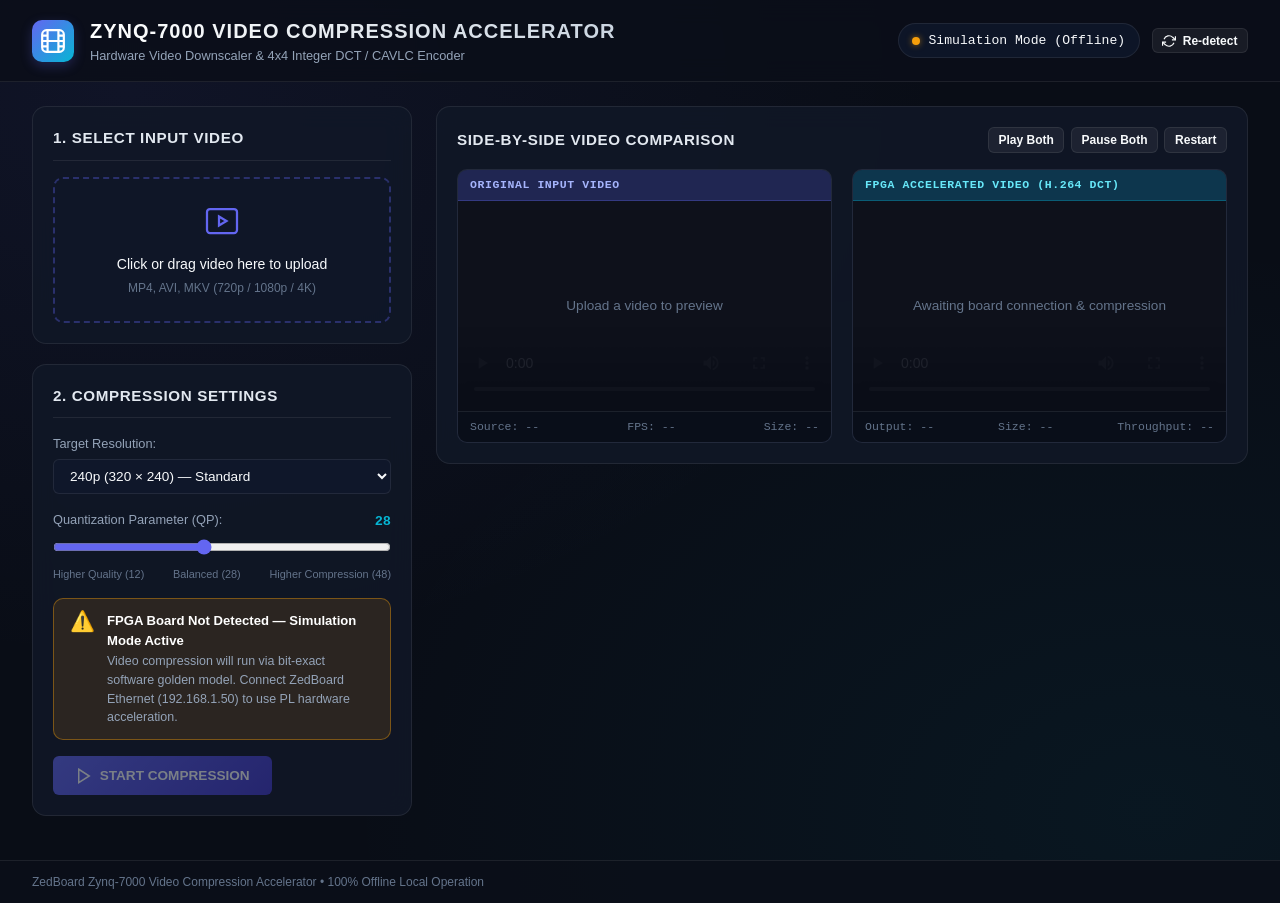
==== commit 2689cd24: "feat(zedboard): timing-clean video accelerator bitstream and double-buffered host pipeline - Closed " ====
--- a/web/index.html
+++ b/web/index.html
@@ -112,13 +112,6 @@
           </div>
         </div>
 
-        <div class="form-row simulation-toggle-row" style="margin-top: 12px; display: flex; align-items: center; justify-content: space-between;">
-          <label for="check-simulation-mode" class="form-label" style="margin: 0; font-size: 0.85rem; cursor: pointer;">
-            Enable Host Simulation Mode (if board offline)
-          </label>
-          <input type="checkbox" id="check-simulation-mode" style="cursor: pointer; width: 18px; height: 18px;">
-        </div>
-
         <div class="action-btn-group" style="margin-top: 16px;">
           <button type="button" class="btn-primary" id="btn-process" disabled>
             <svg viewBox="0 0 24 24" width="18" height="18" fill="none" stroke="currentColor" stroke-width="2">
--- a/web/styles.css
+++ b/web/styles.css
@@ -194,6 +194,11 @@
   border: 1px solid rgba(245, 158, 11, 0.4);
 }
 
+.board-alert.simulated {
+  background: rgba(245, 158, 11, 0.12);
+  border: 1px solid rgba(245, 158, 11, 0.4);
+}
+
 .alert-icon {
   font-size: 1.25rem;
   line-height: 1;
